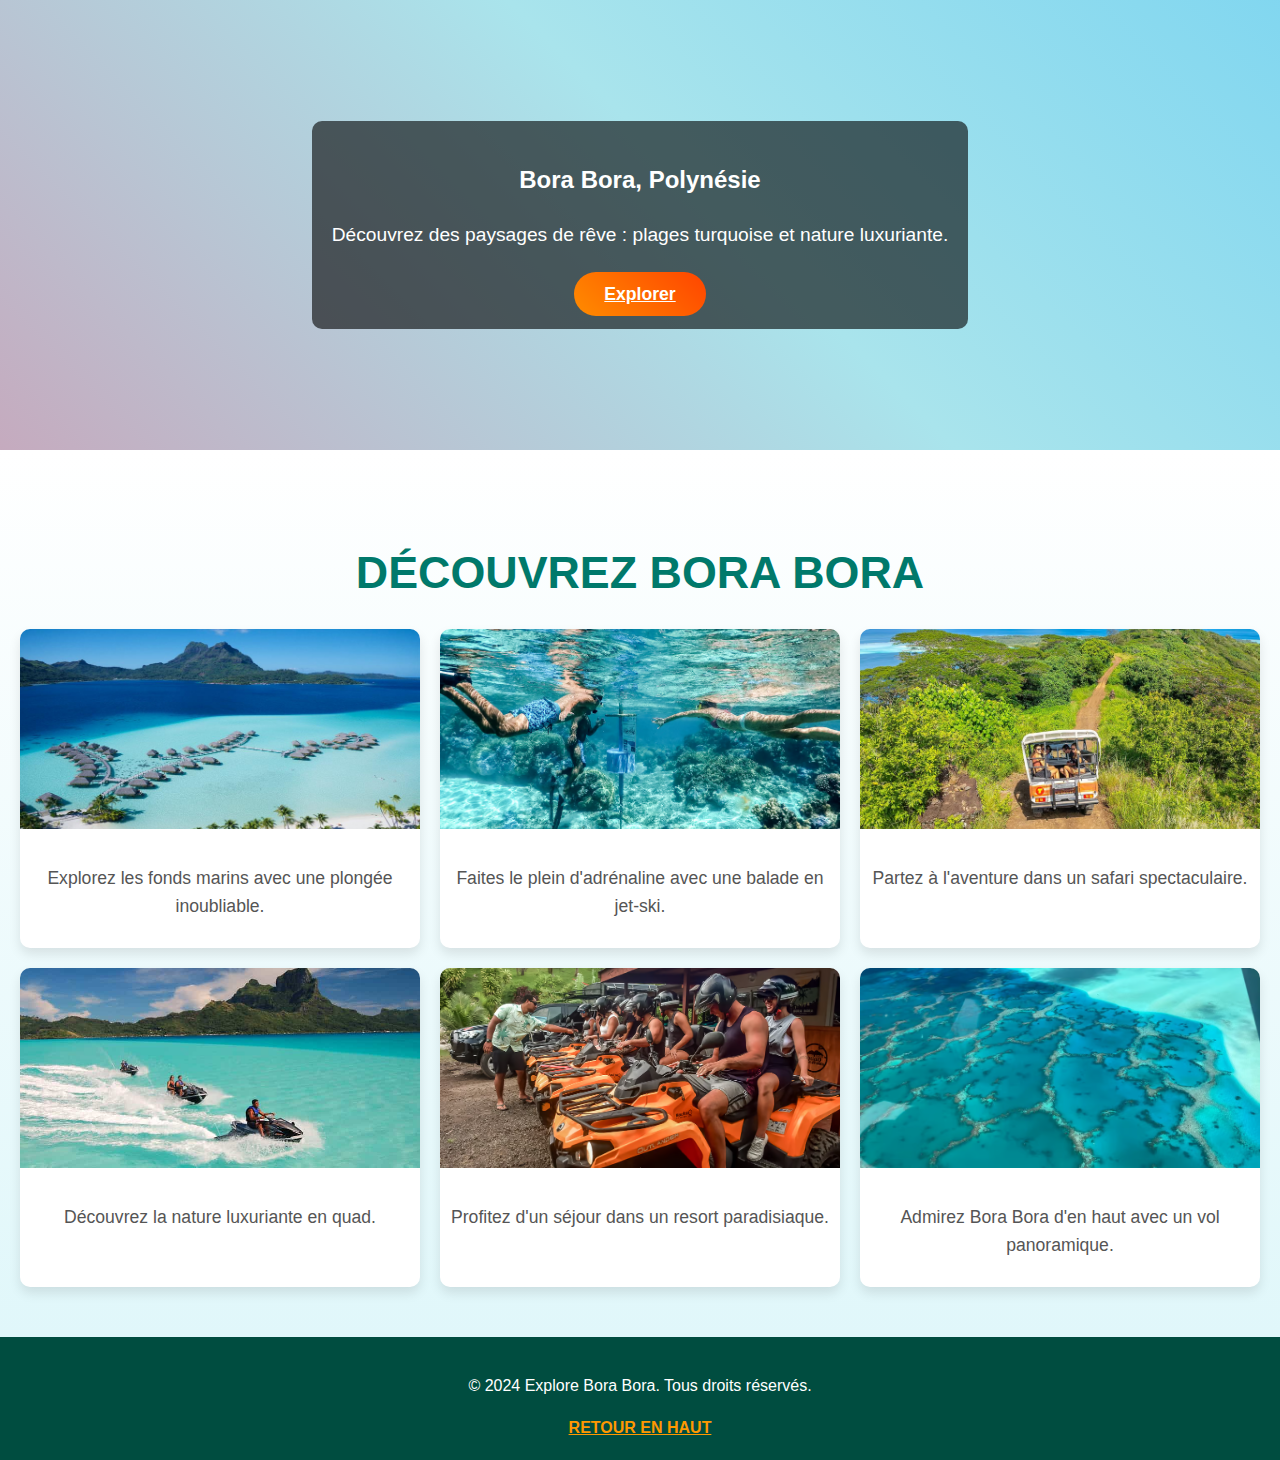
==== index1.html @ 0ee26ae2 "Premier commit - Initialisation du projet" ====
<!DOCTYPE html>
<html lang="fr">
<head>
    <meta charset="UTF-8">
    <meta name="viewport" content="width=device-width, initial-scale=1.0">
    <title>Bora Bora - Explorez le paradis</title>
    <link rel="stylesheet" href="style2.css">
</head>
<body>
    
    <header class="dynamic-header">
        
        <div class="header-overlay">
            <h2>Bora Bora, Polynésie</h2>
            <p>Découvrez des paysages de rêve : plages turquoise et nature luxuriante.</p>
            <a href="#gallery" class="explore-btn">Explorer</a>
        </div>
    </header>

    
    <main class="dynamic-page">
        <section id="gallery" class="image-gallery">
            <h2 class="section-title">Découvrez Bora Bora</h2>
            <div class="image-grid">
                <div class="image-item">
                    <img src="images/img index1/Beach-Resort.jpg" alt="Plongée en mer">
                    <p>Explorez les fonds marins avec une plongée inoubliable.</p>
                </div>
                <div class="image-item">
                    <img src="images/img index1/bora plonge3.avif" alt="Jet-ski">
                    <p>Faites le plein d'adrénaline avec une balade en jet-ski.</p>
                </div>
                <div class="image-item">
                    <img src="images/img index1/bora safari3.avif" alt="Safari">
                    <p>Partez à l'aventure dans un safari spectaculaire.</p>
                </div>
                <div class="image-item">
                    <img src="images/img index1/jet sky46.jpg" alt="Quad en forêt">
                    <p>Découvrez la nature luxuriante en quad.</p>
                </div>
                <div class="image-item">
                    <img src="images/img index1/quad b5.avif" alt="Resort sur l'eau">
                    <p>Profitez d'un séjour dans un resort paradisiaque.</p>
                </div>
                <div class="image-item">
                    <img src="images/img index1/vol pano.avif" alt="Vol panoramique">
                    <p>Admirez Bora Bora d'en haut avec un vol panoramique.</p>
                </div>
            </div>
        </section>
    </main>

    
    <footer>
        <div class="footer-content">
            <p>&copy; 2024 Explore Bora Bora. Tous droits réservés.</p>
            <a href="#" class="back-to-top">Retour en haut</a>
           
        </div>
        
    </footer>
</body>
</html>
---- style2.css ----
/* Import de la police */
body {
    font-family: 'Poppins', sans-serif;
    margin: 0;
    padding: 0;
    background-color: #f9f9f9;
    color: #333;
    line-height: 1.6;
    overflow-x: hidden;
}

/* Header avec effet parallaxe */
.dynamic-header {
    background: url('c:/Users/bmd tech/Downloads/bora-background.avif') no-repeat center center/cover;
    height: 100vh;
    display: flex;
    justify-content: center;
    align-items: center;
    position: relative;
    color: white;
    text-align: center;
}

.header-overlay {
    background: rgba(0, 0, 0, 0.6);
    padding: 20px;
    border-radius: 10px;
}

.dynamic-header h1 {
    font-size: 3.5em;
    margin: 0 0 15px;
    text-transform: uppercase;
    animation: fadeIn 1.5s ease-out;
}

.dynamic-header p {
    font-size: 1.5em;
    margin-bottom: 30px;
    animation: fadeIn 1.5s ease-out;
}

.explore-btn {
    padding: 12px 30px;
    background: linear-gradient(45deg, #ff8c00, #ff4500);
    color: white;
    border: none;
    border-radius: 30px;
    font-weight: 600;
    font-size: 1em;
    transition: transform 0.3s ease, background 0.3s ease;
}

.explore-btn:hover {
    background: linear-gradient(45deg, #ff6600, #e63900);
    transform: scale(1.1);
    box-shadow: 0 4px 10px rgba(0, 0, 0, 0.2);
}

/* Section galerie */
.image-gallery {
    padding: 50px 20px;
    text-align: center;
    background: linear-gradient(to bottom, #fff, #e0f7fa);
}

.section-title {
    font-size: 2.8em;
    color: #00796b;
    margin-bottom: 20px;
    text-transform: uppercase;
    position: relative;
}

.image-grid {
    display: grid;
    grid-template-columns: repeat(auto-fit, minmax(300px, 1fr));
    gap: 20px;
}

.image-item {
    background: white;
    border-radius: 10px;
    box-shadow: 0 6px 12px rgba(0, 0, 0, 0.1);
    overflow: hidden;
    transition: transform 0.3s ease, box-shadow 0.3s ease;
    text-align: center;
}

.image-item img {
    width: 100%;
    height: 200px;
    object-fit: cover;
    transition: transform 0.5s ease;
}

.image-item:hover img {
    transform: scale(1.1);
    filter: brightness(80%);
}

.image-item p {
    padding: 10px;
    color: #555;
    font-size: 1.1em;
}

/* Footer */
footer {
    background: #004d40;
    color: white;
    text-align: center;
    padding: 20px;
}

.footer-content a {
    color: #ff9800;
    font-weight: bold;
    text-transform: uppercase;
    transition: color 0.3s ease;
}

.footer-content a:hover {
    color: #ffc107;
}

/* Animations */
@keyframes fadeIn {
    from {
        opacity: 0;
    }
    to {
        opacity: 1;
    }
}

/* Responsive */
@media (max-width: 768px) {
    .dynamic-header h1 {
        font-size: 2.5em;
    }
    .dynamic-header p {
        font-size: 1.2em;
    }
}

/* Fond dynamique et animé pour le body */
body {
    font-family: 'Poppins', sans-serif;
    margin: 0;
    padding: 0;
    color: #333;
    line-height: 1.6;
    overflow-x: hidden;
    background: linear-gradient(45deg, #6a11cb, #2575fc, #1a2a6c, #b21f1f);
    background-size: 400% 400%; /* Création de l'animation de fond */
    animation: gradientBackground 15s ease infinite; /* Animation du dégradé */
}

/* Animation du dégradé de fond */
@keyframes gradientBackground {
    0% {
        background-position: 0% 50%;
    }
    50% {
        background-position: 100% 50%;
    }
    100% {
        background-position: 0% 50%;
    }
}

/* Header avec un fond dynamique et coloré */
.dynamic-header {
    background: linear-gradient(45deg, #ed597e, #a9e4ec, #33bcf7, #3f3cdf);
    background-size: 400% 400%; /* Création de l'animation de fond */
    height: 50vh; /* Hauteur réduite du header */
    display: flex;
    justify-content: center;
    align-items: center;
    position: relative;
    color: white;
    text-align: center;
    animation: gradientAnimation 15s ease infinite; /* Animation du dégradé */
}

/* Animation du dégradé du header */
@keyframes gradientAnimation {
    0% {
        background-position: 0% 50%;
    }
    50% {
        background-position: 100% 50%;
    }
    100% {
        background-position: 0% 50%;
    }
}

/* Overlay sombre pour le header */
.header-overlay {
    background: rgba(0, 0, 0, 0.6);
    padding: 20px;
    border-radius: 10px;
    animation: fadeIn 1s ease-out;
}

/* Titre du header */
.dynamic-header h1 {
    font-size: 2.8em; /* Taille réduite du titre */
    margin: 0 0 15px;
    text-transform: uppercase;
    letter-spacing: 1px;
    animation: fadeIn 1.5s ease-out;
}

/* Texte du header */
.dynamic-header p {
    font-size: 1.2em; /* Taille réduite du texte */
    margin-bottom: 30px;
    animation: fadeIn 1.5s ease-out;
}

/* Bouton d'exploration */
.explore-btn {
    padding: 12px 30px;
    background: linear-gradient(45deg, #ff8c00, #ff4500);
    color: white;
    border: none;
    border-radius: 30px;
    font-weight: 600;
    font-size: 1.1em;
    transition: transform 0.3s ease, background 0.3s ease, box-shadow 0.3s ease;
    cursor: pointer;
}

.explore-btn:hover {
    background: linear-gradient(45deg, #ff6600, #e63900);
    transform: scale(1.1);
    box-shadow: 0 4px 15px rgba(0, 0, 0, 0.3);
}

.logo {
    max-width: 120px;
    height: auto;
}
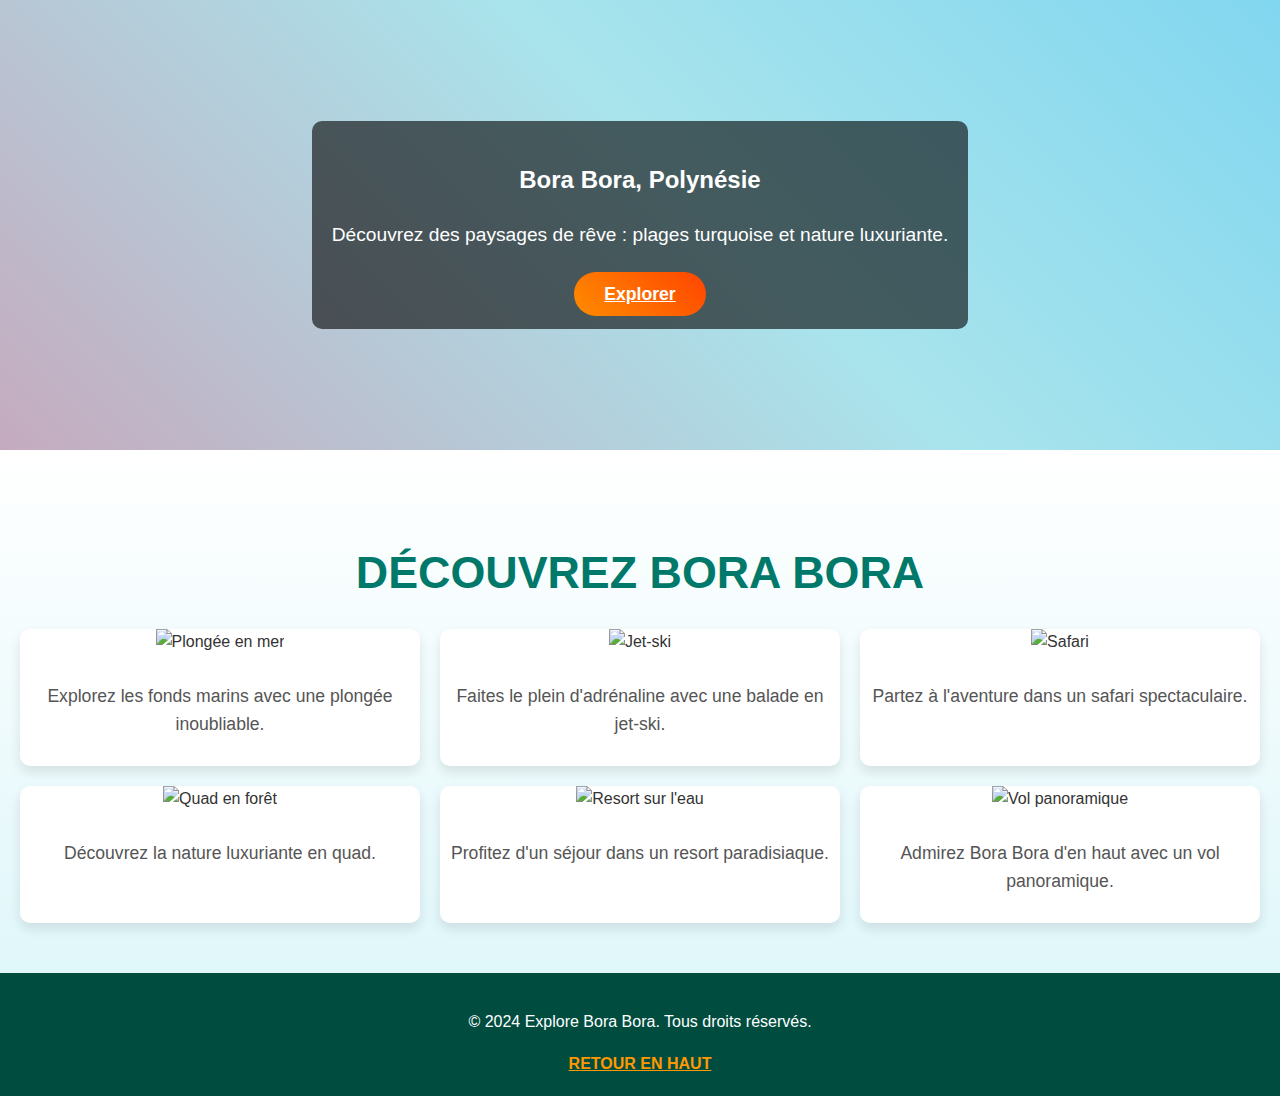
==== commit dfbfaa48: "Updated site content" ====
--- a/index1.html
+++ b/index1.html
@@ -23,27 +23,27 @@
             <h2 class="section-title">Découvrez Bora Bora</h2>
             <div class="image-grid">
                 <div class="image-item">
-                    <img src="images/img index1/Beach-Resort.jpg" alt="Plongée en mer">
+                    <img src="c:\Users\bmd tech\Documents\projet1\images\img index1\bora plonge3.avif" alt="Plongée en mer">
                     <p>Explorez les fonds marins avec une plongée inoubliable.</p>
                 </div>
                 <div class="image-item">
-                    <img src="images/img index1/bora plonge3.avif" alt="Jet-ski">
+                    <img src="c:\Users\bmd tech\Documents\projet1\images\img index1\jet sky46.jpg" alt="Jet-ski">
                     <p>Faites le plein d'adrénaline avec une balade en jet-ski.</p>
                 </div>
                 <div class="image-item">
-                    <img src="images/img index1/bora safari3.avif" alt="Safari">
+                    <img src="c:\Users\bmd tech\Documents\projet1\images\img index1\bora safari3.avif" alt="Safari">
                     <p>Partez à l'aventure dans un safari spectaculaire.</p>
                 </div>
                 <div class="image-item">
-                    <img src="images/img index1/jet sky46.jpg" alt="Quad en forêt">
+                    <img src="c:\Users\bmd tech\Documents\projet1\images\img index1\quad b5.avif" alt="Quad en forêt">
                     <p>Découvrez la nature luxuriante en quad.</p>
                 </div>
                 <div class="image-item">
-                    <img src="images/img index1/quad b5.avif" alt="Resort sur l'eau">
+                    <img src="c:\Users\bmd tech\Documents\projet1\images\img index1\Beach-Resort.jpg" alt="Resort sur l'eau">
                     <p>Profitez d'un séjour dans un resort paradisiaque.</p>
                 </div>
                 <div class="image-item">
-                    <img src="images/img index1/vol pano.avif" alt="Vol panoramique">
+                    <img src="c:\Users\bmd tech\Documents\projet1\images\img index1\vol pano.avif" alt="Vol panoramique">
                     <p>Admirez Bora Bora d'en haut avec un vol panoramique.</p>
                 </div>
             </div>
--- a/style2.css
+++ b/style2.css
@@ -243,4 +243,5 @@
 .logo {
     max-width: 120px;
     height: auto;
-}+}
+
